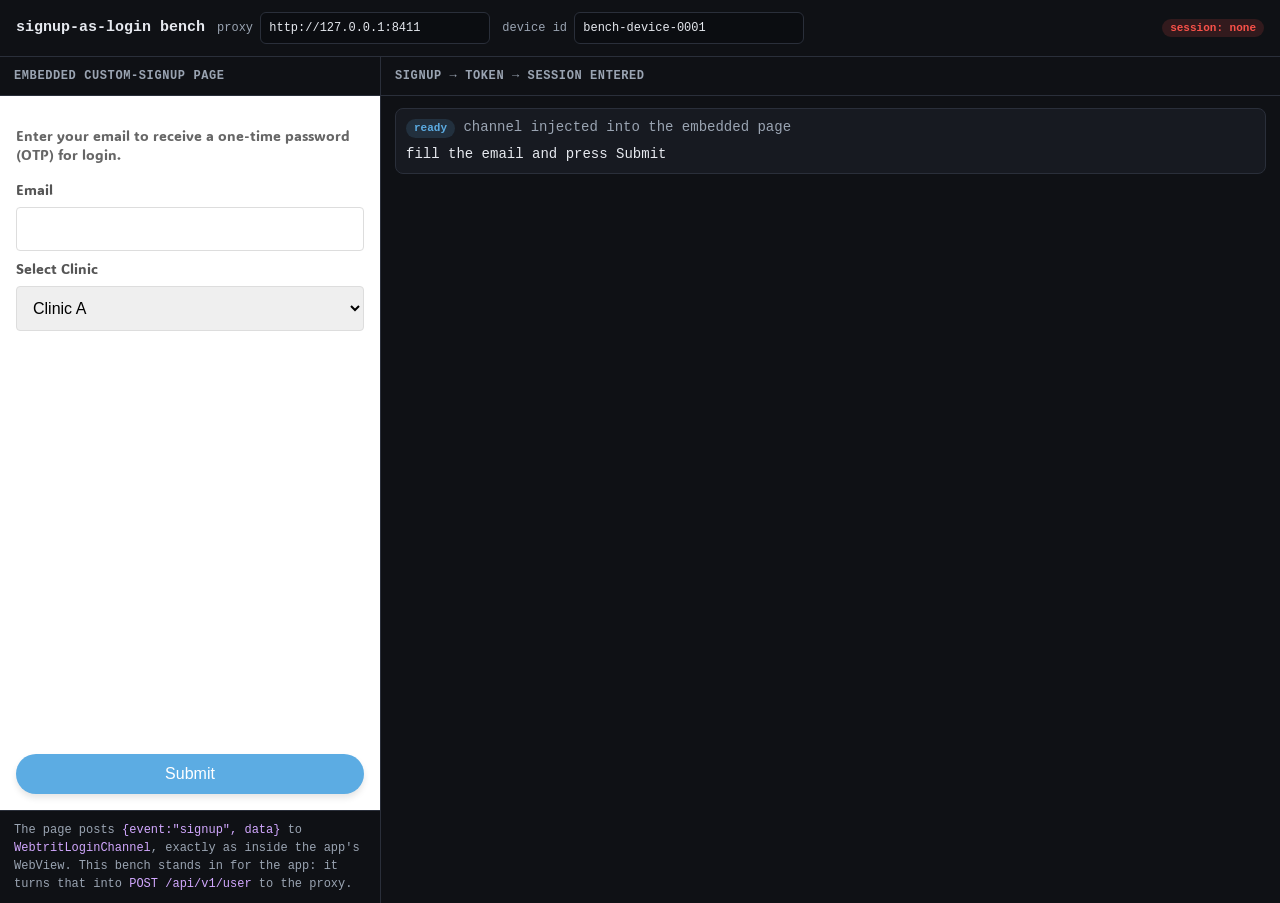
==== testbench/client.html @ 3356bdf7 "WT-2112 Add --signup-as-login and an offline test bench Serve the app's custom signup (POST /api/v1/" ====
<!DOCTYPE html>
<html lang="en">
<head>
<meta charset="UTF-8">
<meta name="viewport" content="width=device-width, initial-scale=1.0">
<title>signup-as-login bench</title>
<style>
  :root { --bg:#0f1115; --panel:#171a21; --line:#2a2f3a; --fg:#e6e9ef; --muted:#9aa4b2;
          --ok:#3fb950; --err:#f85149; --accent:#5CACE3; }
  * { box-sizing: border-box; }
  body { margin:0; font:14px/1.5 ui-monospace,SFMono-Regular,Menlo,monospace; background:var(--bg); color:var(--fg); }
  header { padding:12px 16px; border-bottom:1px solid var(--line); display:flex; gap:12px; align-items:center; flex-wrap:wrap; }
  header h1 { font-size:15px; margin:0; font-weight:600; }
  header label { color:var(--muted); font-size:12px; }
  header input { background:#0b0d11; color:var(--fg); border:1px solid var(--line); border-radius:6px; padding:6px 8px; font:inherit; min-width:230px; }
  main { display:grid; grid-template-columns:380px 1fr; gap:0; height:calc(100vh - 54px); }
  @media (max-width:760px){ main{ grid-template-columns:1fr; height:auto; } }
  .pane { min-height:0; display:flex; flex-direction:column; }
  .pane + .pane { border-left:1px solid var(--line); }
  .pane h2 { font-size:12px; text-transform:uppercase; letter-spacing:.05em; color:var(--muted); margin:0; padding:10px 14px; border-bottom:1px solid var(--line); }
  iframe { flex:1; width:100%; border:0; background:#fff; min-height:520px; }
  #log { flex:1; overflow:auto; margin:0; padding:12px 14px; white-space:pre-wrap; word-break:break-word; }
  .row { padding:8px 10px; border:1px solid var(--line); border-radius:8px; margin-bottom:10px; background:var(--panel); }
  .row .k { color:var(--muted); }
  .tag { display:inline-block; padding:1px 8px; border-radius:999px; font-size:11px; font-weight:600; }
  .tag.send { background:rgba(92,172,227,.15); color:var(--accent); }
  .tag.ok { background:rgba(63,185,80,.15); color:var(--ok); }
  .tag.err { background:rgba(248,81,73,.15); color:var(--err); }
  code { color:#d2a8ff; }
  .hint { color:var(--muted); padding:10px 14px; border-top:1px solid var(--line); font-size:12px; }
</style>
</head>
<body>
<header>
  <h1>signup-as-login bench</h1>
  <label>proxy <input id="proxy" value="http://127.0.0.1:8411"></label>
  <label>device id <input id="device" value="bench-device-0001"></label>
  <span id="session" class="tag err" style="margin-left:auto">session: none</span>
</header>
<main>
  <section class="pane">
    <h2>embedded custom-signup page</h2>
    <iframe id="page" src="embedded/custom_signup_patient.html"></iframe>
    <div class="hint">The page posts <code>{event:"signup", data}</code> to <code>WebtritLoginChannel</code>, exactly as inside the app's WebView. This bench stands in for the app: it turns that into <code>POST /api/v1/user</code> to the proxy.</div>
  </section>
  <section class="pane">
    <h2>signup &rarr; token &rarr; session entered</h2>
    <div id="log"></div>
  </section>
</main>

<script>
const $ = (id) => document.getElementById(id);
const log = $("log");

function card(tagClass, tagText, title, obj) {
  const row = document.createElement("div");
  row.className = "row";
  row.innerHTML =
    `<div><span class="tag ${tagClass}">${tagText}</span> <span class="k">${title}</span></div>` +
    `<pre style="margin:6px 0 0">${escapeHtml(typeof obj === "string" ? obj : JSON.stringify(obj, null, 2))}</pre>`;
  log.prepend(row);
  return row;
}
function escapeHtml(s){ return s.replace(/[&<>]/g, c => ({'&':'&amp;','<':'&lt;','>':'&gt;'}[c])); }

// The app's side of the embedded flow: receive the signup message, build the
// SessionUserCredential body the app would send, and POST it to the proxy.
async function onSignup(message) {
  let parsed;
  try { parsed = JSON.parse(message); } catch { return card("err", "bad", "unparseable channel message", message); }
  if (parsed.event !== "signup") return card("send", parsed.event || "?", "ignored channel event", parsed);

  const data = parsed.data || {};
  const tenantId = data.tenant_id;
  const base = $("proxy").value.replace(/\/$/, "");
  const url = tenantId ? `${base}/tenant/${encodeURIComponent(tenantId)}/api/v1/user`
                       : `${base}/api/v1/user`;

  // Same shape the app's api client sends for createUser: device identity + the form data.
  const body = { identifier: $("device").value, type: "mobile", bundle_id: "com.webtrit.bench", ...data };

  card("send", "POST", url, body);
  let payload;
  try {
    const res = await fetch(url, {
      method: "POST",
      headers: { "content-type": "application/json" },
      body: JSON.stringify(body),
    });
    const text = await res.text();
    try { payload = JSON.parse(text); } catch { payload = text; }
    if (!(res.ok && payload && payload.token)) {
      card("err", res.status, "no token - signup was not turned into a login", payload);
      return;
    }
    card("ok", res.status, "signup returned a session token", payload);
  } catch (e) {
    return card("err", "network", "request failed (proxy up? CORS?)", String(e));
  }

  // A token is not a session yet. Enter it the way the app does right after login:
  // GET /api/v1/user with the Bearer. Only a 200 here means we are really logged in.
  await enterSession(base, tenantId, payload.token);
}

// Use the token to actually enter the session - fetch the live profile, as the app
// does with getUserInfo(token) once a login succeeds.
async function enterSession(base, tenantId, token) {
  const url = tenantId ? `${base}/tenant/${encodeURIComponent(tenantId)}/api/v1/user`
                       : `${base}/api/v1/user`;
  card("send", "GET", url + "   (Authorization: Bearer " + token + ")", "entering the session…");
  try {
    const res = await fetch(url, { headers: { authorization: "Bearer " + token } });
    const text = await res.text();
    let profile; try { profile = JSON.parse(text); } catch { profile = text; }
    if (res.ok) {
      const who = profile.email || (profile.first_name + " " + profile.last_name) || "user";
      card("ok", res.status, "LOGGED IN - session is live, this is the account behind it", profile);
      setSession(true, who);
    } else {
      card("err", res.status, "token was rejected - not logged in", profile);
      setSession(false);
    }
  } catch (e) {
    card("err", "network", "could not enter the session", String(e));
    setSession(false);
  }
}

function setSession(active, who) {
  const el = $("session");
  el.className = "tag " + (active ? "ok" : "err");
  el.textContent = active ? ("session: active (" + who + ")") : "session: none";
}

// Inject the channel into the embedded page, just as the app injects it into its WebView.
$("page").addEventListener("load", () => {
  const win = $("page").contentWindow;
  win.WebtritLoginChannel = { postMessage: onSignup };
  if (typeof win.initializePage === "function") win.initializePage({ locale: "en" });
  card("send", "ready", "channel injected into the embedded page", "fill the email and press Submit");
});
</script>
</body>
</html>
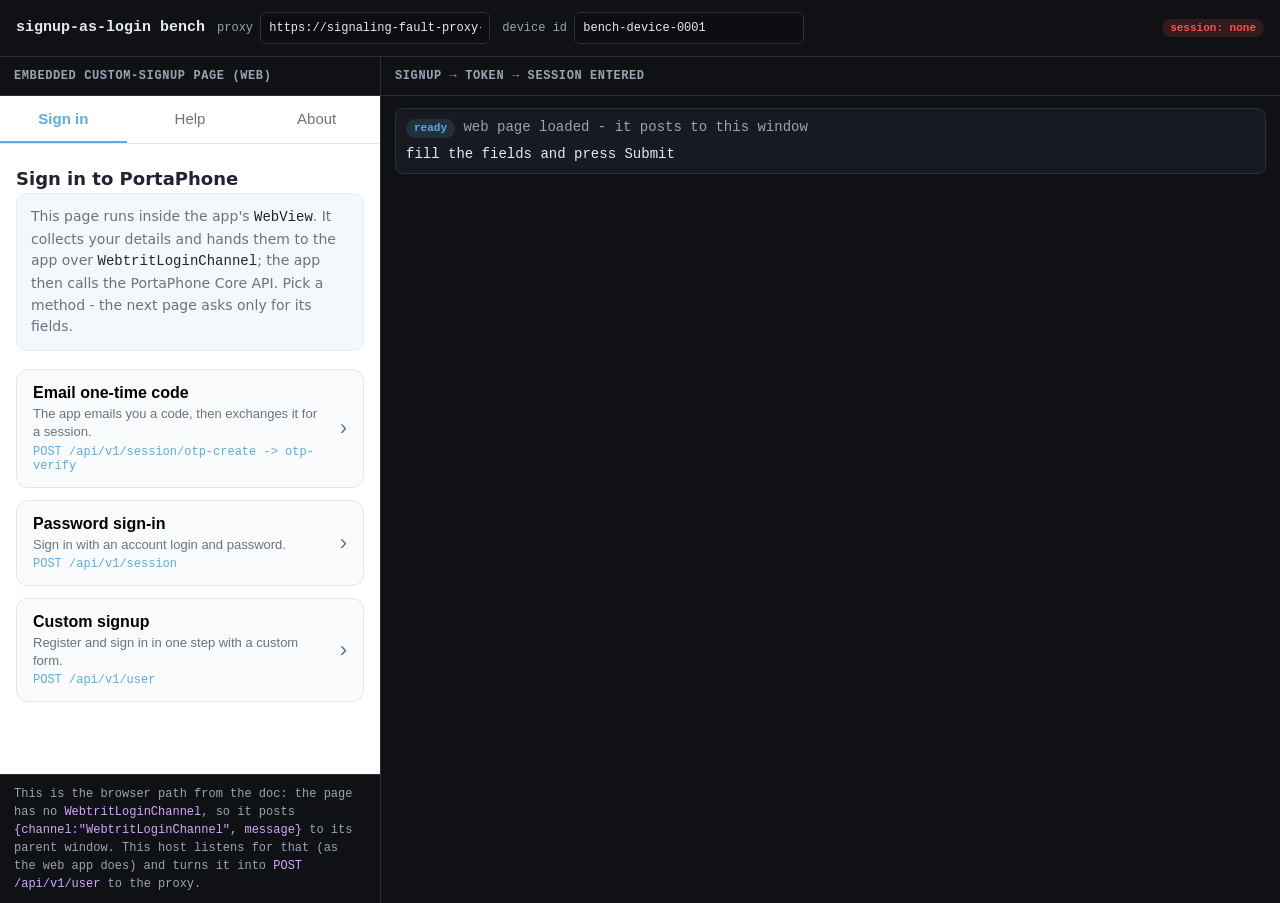
==== commit 80ab50c0: "WT-2112 Make the bench client the browser (web) host client.html now drives the web path from the do" ====
--- a/testbench/client.html
+++ b/testbench/client.html
@@ -33,15 +33,15 @@
 <body>
 <header>
   <h1>signup-as-login bench</h1>
-  <label>proxy <input id="proxy" value="http://127.0.0.1:8411"></label>
+  <label>proxy <input id="proxy" value="https://signaling-fault-proxy-serdun.fly.dev"></label>
   <label>device id <input id="device" value="bench-device-0001"></label>
   <span id="session" class="tag err" style="margin-left:auto">session: none</span>
 </header>
 <main>
   <section class="pane">
-    <h2>embedded custom-signup page</h2>
-    <iframe id="page" src="embedded/custom_signup_patient.html"></iframe>
-    <div class="hint">The page posts <code>{event:"signup", data}</code> to <code>WebtritLoginChannel</code>, exactly as inside the app's WebView. This bench stands in for the app: it turns that into <code>POST /api/v1/user</code> to the proxy.</div>
+    <h2>embedded custom-signup page (web)</h2>
+    <iframe id="page" src="embedded/custom_signup_tabs.html?localeName=en"></iframe>
+    <div class="hint">This is the browser path from the doc: the page has no <code>WebtritLoginChannel</code>, so it posts <code>{channel:"WebtritLoginChannel", message}</code> to its parent window. This host listens for that (as the web app does) and turns it into <code>POST /api/v1/user</code> to the proxy.</div>
   </section>
   <section class="pane">
     <h2>signup &rarr; token &rarr; session entered</h2>
@@ -77,8 +77,8 @@
   const url = tenantId ? `${base}/tenant/${encodeURIComponent(tenantId)}/api/v1/user`
                        : `${base}/api/v1/user`;
 
-  // Same shape the app's api client sends for createUser: device identity + the form data.
-  const body = { identifier: $("device").value, type: "mobile", bundle_id: "com.webtrit.bench", ...data };
+  // Same shape the web app's api client sends for createUser: device identity + the form data.
+  const body = { identifier: $("device").value, type: "web", bundle_id: "com.webtrit.bench", ...data };
 
   card("send", "POST", url, body);
   let payload;
@@ -134,13 +134,14 @@
   el.textContent = active ? ("session: active (" + who + ")") : "session: none";
 }
 
-// Inject the channel into the embedded page, just as the app injects it into its WebView.
-$("page").addEventListener("load", () => {
-  const win = $("page").contentWindow;
-  win.WebtritLoginChannel = { postMessage: onSignup };
-  if (typeof win.initializePage === "function") win.initializePage({ locale: "en" });
-  card("send", "ready", "channel injected into the embedded page", "fill the email and press Submit");
+// Browser (web) path: the page has no WebtritLoginChannel, so it posts to its parent window.
+// We listen for those posts, exactly as the web app does - no channel is injected.
+window.addEventListener("message", (e) => {
+  const d = e.data;
+  if (d && d.channel === "WebtritLoginChannel" && typeof d.message === "string") onSignup(d.message);
 });
+$("page").addEventListener("load", () =>
+  card("send", "ready", "web page loaded - it posts to this window", "fill the fields and press Submit"));
 </script>
 </body>
 </html>
